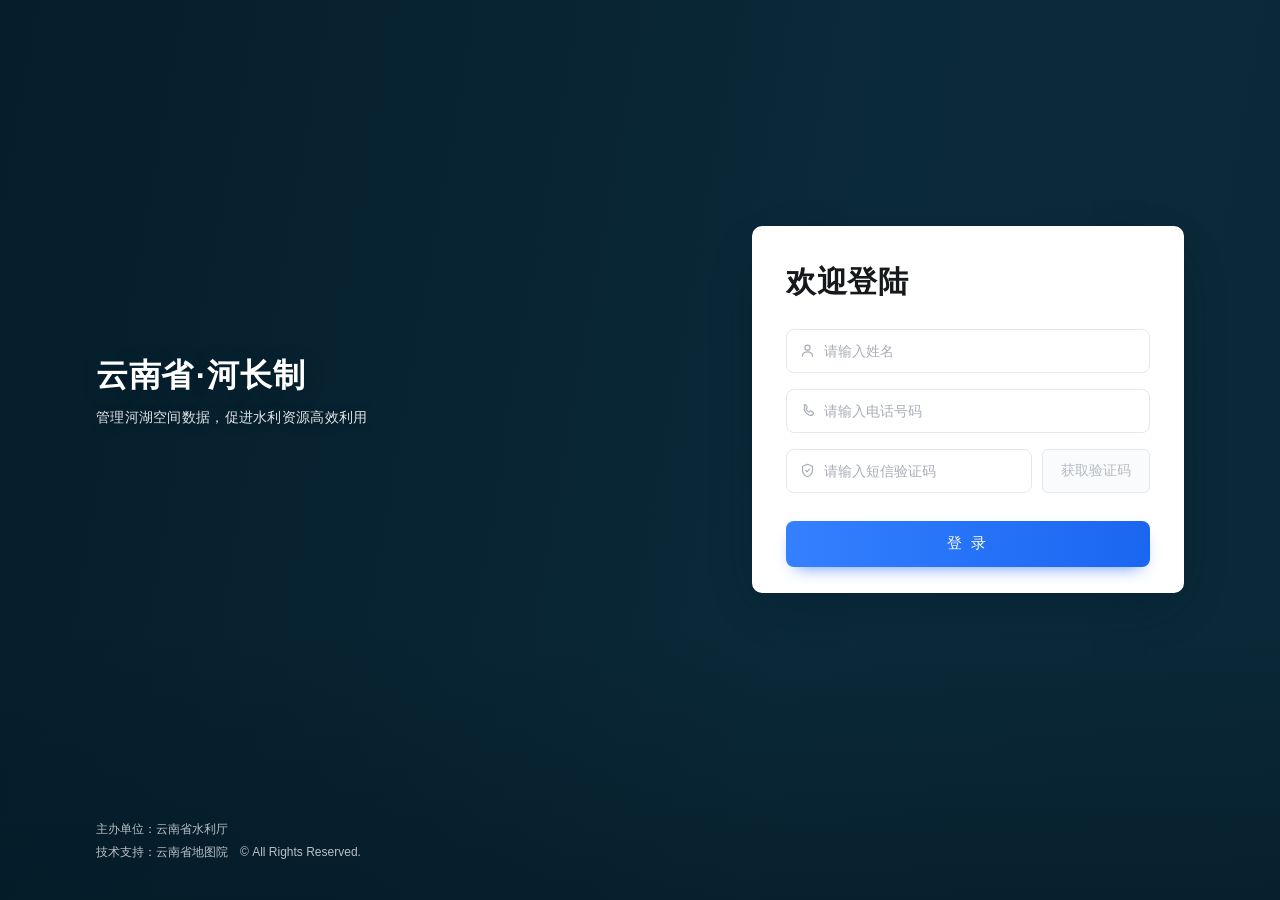
==== login.html @ cbec229a "ddd - 2026-11-6" ====
<!DOCTYPE html>
<html lang="zh-CN">

<head>
  <meta charset="UTF-8" />
  <meta name="viewport" content="width=device-width, initial-scale=1, viewport-fit=cover" />
  <meta name="theme-color" content="#0b2a3a" />
  <title>云南省·河长制 — 登录</title>
  <link rel="stylesheet" href="css/style.css" />
</head>

<body>
  <div class="page">
    <div class="page__bg" aria-hidden="true"></div>

    <div class="page__main">
      <section class="brand">
        <h1 class="brand__title">云南省<i>·</i>河长制</h1>
        <p class="brand__sub">管理河湖空间数据，促进水利资源高效利用</p>
      </section>

      <section class="panel">
        <div class="card">
          <h2 class="card__title">欢迎登陆</h2>

          <form class="form" id="login-form" novalidate>
            <div class="field-wrap" data-rule="username">
              <div class="field">
                <span class="field__icon" aria-hidden="true">
                  <svg viewBox="0 0 24 24" fill="none" stroke="currentColor" stroke-width="1.7" stroke-linecap="round">
                    <circle cx="12" cy="8" r="3.6" />
                    <path d="M4.8 20c0-3.6 3.2-6 7.2-6s7.2 2.4 7.2 6" />
                  </svg>
                </span>
                <input class="field__input" type="text" name="username" placeholder="请输入姓名" autocomplete="username"
                  aria-label="姓名" />
              </div>
              <p class="field__msg"></p>
            </div>

            <div class="field-wrap" data-rule="phone">
              <div class="field">
                <span class="field__icon" aria-hidden="true">
                  <svg viewBox="0 0 24 24" fill="none" stroke="currentColor" stroke-width="1.7" stroke-linecap="round">
                    <path
                      d="M7.2 4.2c.7-.7 1.8-.6 2.4.2l1.6 2.3c.5.7.4 1.6-.2 2.2l-.7.7c-.3.3-.4.7-.2 1.1.8 1.5 1.9 2.6 3.4 3.4.4.2.8.1 1.1-.2l.7-.7c.6-.6 1.5-.7 2.2-.2l2.3 1.6c.8.6.9 1.7.2 2.4l-1 1c-.8.8-2 1.1-3.1.8-4.1-1.2-7.3-4.4-8.5-8.5-.3-1.1 0-2.3.8-3.1z" />
                  </svg>
                </span>
                <input class="field__input" type="tel" name="phone" inputmode="numeric" maxlength="11"
                  placeholder="请输入电话号码" autocomplete="tel" aria-label="电话号码" />
              </div>
              <p class="field__msg"></p>
            </div>

            <div class="field-wrap" data-rule="smscode">
              <div class="field-row">
                <div class="field">
                  <span class="field__icon" aria-hidden="true">
                    <svg viewBox="0 0 24 24" fill="none" stroke="currentColor" stroke-width="1.7" stroke-linecap="round"
                      stroke-linejoin="round">
                      <path d="M12 3.2 5 6v5.6c0 4.3 2.9 7.5 7 9.2 4.1-1.7 7-4.9 7-9.2V6z" />
                      <path d="m9.2 11.8 2 2 3.6-3.8" />
                    </svg>
                  </span>
                  <input class="field__input" type="text" name="smscode" inputmode="numeric" maxlength="6"
                    placeholder="请输入短信验证码" autocomplete="one-time-code" aria-label="短信验证码" />
                </div>
                <button type="button" class="code-btn" data-send-code disabled>获取验证码</button>
              </div>
              <p class="field__msg"></p>
            </div>

            <button type="submit" class="submit">
              <span class="submit__text">登 录</span>
              <span class="submit__spinner" aria-hidden="true"></span>
            </button>
          </form>
        </div>

        <!-- 登录成功后的管护水系视图 -->
        <div class="card card--result" id="result-card" hidden>
          <div class="result__head">
            <div class="result__titles">
              <h2 class="card__title">我的管护水系</h2>
              <p class="result__meta" id="result-meta"></p>
            </div>
            <button type="button" class="result__exit" id="logout-btn">退出</button>
          </div>

          <div class="result__stats" id="result-stats"></div>

          <div class="result__body" id="result-body" aria-live="polite">
            <p class="result__hint">正在加载管护水系…</p>
          </div>
        </div>
      </section>
  </div>

  <footer class="page__foot">
    <p>主办单位：云南省水利厅</p>
    <p>技术支持：云南省地图院　© All Rights Reserved.</p>
  </footer>
  </div>

<div class="toast" role="status" aria-live="polite"></div>
<script src="assets/vendor/sm2.js"></script>
<script src="js/main.js"></script>
</body>

</html>
---- css/style.css ----
/* ==========================================================================
   云南省·河长制 — 登录页样式
   ========================================================================== */

:root {
  --brand: #1c6bf0;
  --brand-strong: #1259e0;
  --ink: #1d2129;
  --ink-soft: #4e5969;
  --muted: #86909c;
  --line: #e4e7ec;
  --danger: #e8453c;
  --card: #ffffff;
  --radius: 10px;
  --shadow-card: 0 18px 50px -18px rgba(3, 27, 45, 0.45);
  --font: -apple-system, BlinkMacSystemFont, "Segoe UI", "PingFang SC",
    "Hiragino Sans GB", "Microsoft YaHei", "Source Han Sans SC", "Noto Sans CJK SC",
    Arial, sans-serif;
}

*,
*::before,
*::after {
  box-sizing: border-box;
}

html,
body {
  height: 100%;
}

body {
  margin: 0;
  font-family: var(--font);
  color: var(--ink);
  background: #0b2a3a;
  -webkit-font-smoothing: antialiased;
  -webkit-tap-highlight-color: transparent;
}

/* ---------------------------------------------------------------- 页面骨架 */

.page {
  position: relative;
  display: flex;
  flex-direction: column;
  min-height: 100vh;
  min-height: 100dvh;
  /* 结果视图可能超出视口，纵向放开滚动，横向仍需裁掉 */
  overflow-x: hidden;
  overflow-y: auto;
  isolation: isolate;
}

.page__bg {
  position: absolute;
  inset: 0;
  z-index: -1;
  background-color: #0b2a3a;
  /* PNG 3.2MB → WebP 238KB，老浏览器回退 PNG */
  background-image: url("../assets/login-back.png");
  background-image: image-set(
    url("../assets/login-back.webp") type("image/webp"),
    url("../assets/login-back.png") type("image/png")
  );
  background-size: cover;
  background-position: center 45%;
  background-repeat: no-repeat;
}

/* 左侧压暗，保证文案可读；右下角留亮，衬托白色卡片 */
.page__bg::after {
  content: "";
  position: absolute;
  inset: 0;
  background:
    linear-gradient(100deg, rgba(3, 24, 36, 0.68) 0%, rgba(3, 24, 36, 0.4) 34%, rgba(3, 24, 36, 0.06) 62%, rgba(3, 24, 36, 0.12) 100%),
    linear-gradient(to top, rgba(3, 22, 33, 0.45) 0%, rgba(3, 22, 33, 0) 30%);
}

.page__main {
  flex: 1 1 auto;
  display: flex;
  align-items: center;
  gap: clamp(24px, 4vw, 72px);
  width: 100%;
  max-width: 1680px;
  margin: 0 auto;
  padding: clamp(24px, 4vh, 56px) clamp(20px, 7.5vw, 150px);
}

/* ------------------------------------------------------------------ 左侧文案 */

.brand {
  flex: 1 1 auto;
  min-width: 0;
  padding-bottom: clamp(0px, 4vh, 48px);
  color: #fff;
  animation: fade-up 0.6s ease both;
}

.brand__title {
  margin: 0 0 14px;
  font-size: clamp(28px, 2.5vw, 40px);
  font-weight: 800;
  letter-spacing: 0.02em;
  line-height: 1.2;
  text-shadow: 0 2px 18px rgba(0, 24, 38, 0.35);
}

.brand__title i {
  font-style: normal;
  margin: 0 0.06em;
}

.brand__sub {
  margin: 0;
  font-size: clamp(14px, 1.1vw, 17px);
  font-weight: 400;
  letter-spacing: 0.02em;
  color: rgba(255, 255, 255, 0.88);
  text-shadow: 0 1px 12px rgba(0, 24, 38, 0.3);
}

/* -------------------------------------------------------------------- 卡片 */

.panel {
  flex: 0 0 auto;
  width: 432px;
  max-width: 100%;
  margin-left: auto;
}

.card {
  background: var(--card);
  border-radius: var(--radius);
  box-shadow: var(--shadow-card);
  padding: 36px 34px 26px;
  animation: fade-up 0.6s 0.08s ease both;
}

.card__title {
  margin: 0 0 26px;
  font-size: 30px;
  font-weight: 800;
  letter-spacing: 0.02em;
  color: #16181c;
}

/* -------------------------------------------------------------------- 表单 */

.form {
  display: block;
}

.field-wrap + .field-wrap {
  margin-top: 16px;
}

.field-row {
  display: flex;
  gap: 10px;
  align-items: stretch;
}

.field-row .field {
  flex: 1 1 auto;
  min-width: 0;
}

.field {
  display: flex;
  align-items: center;
  gap: 8px;
  height: 44px;
  padding: 0 12px;
  background: #fff;
  border: 1px solid var(--line);
  border-radius: 8px;
  transition: border-color 0.18s ease, box-shadow 0.18s ease;
}

.field:hover {
  border-color: #c9cdd4;
}

.field:focus-within {
  border-color: var(--brand);
  box-shadow: 0 0 0 3px rgba(28, 107, 240, 0.12);
}

.field__icon {
  display: flex;
  flex: 0 0 auto;
  color: #a8adb8;
}

.field:focus-within .field__icon {
  color: var(--brand);
}

.field__icon svg {
  width: 17px;
  height: 17px;
}

.field__input {
  flex: 1 1 auto;
  min-width: 0;
  height: 100%;
  padding: 0;
  border: 0;
  background: transparent;
  font-family: inherit;
  font-size: 14px;
  color: var(--ink);
  outline: none;
}

.field__input::placeholder {
  color: #a8adb8;
}

.field__input:-webkit-autofill,
.field__input:-webkit-autofill:hover,
.field__input:-webkit-autofill:focus {
  -webkit-text-fill-color: var(--ink);
  -webkit-box-shadow: 0 0 0 100px #fff inset;
  transition: background-color 9999s ease-in-out 0s;
}

/* 校验态 */
.field-wrap.is-error .field {
  border-color: var(--danger);
}

.field-wrap.is-error .field:focus-within {
  box-shadow: 0 0 0 3px rgba(232, 69, 60, 0.12);
}

.field-wrap.is-error .field__icon {
  color: var(--danger);
}

.field__msg {
  display: none;
  margin: 6px 0 0 2px;
  font-size: 12px;
  line-height: 1.4;
  color: var(--danger);
}

.field-wrap.is-error .field__msg {
  display: block;
  animation: fade-in 0.2s ease both;
}

/* 短信验证码按钮 */
.code-btn {
  flex: 0 0 auto;
  width: 108px;
  padding: 0 6px;
  border: 1px solid var(--line);
  border-radius: 6px;
  background: #fff;
  font-family: inherit;
  font-size: 14px;
  color: var(--ink-soft);
  cursor: pointer;
  transition: color 0.18s ease, border-color 0.18s ease, background-color 0.18s ease;
}

.code-btn:not(:disabled):hover {
  border-color: var(--brand);
  color: var(--brand);
}

.code-btn:disabled {
  color: #b6bac2;
  background: #fafbfc;
  cursor: not-allowed;
}

/* 倒计时中 / 请求中：不可点但保持可读，别和"未填手机号"的灰态混淆 */
.code-btn:disabled[data-counting="1"],
.code-btn:disabled[data-sending="1"] {
  color: var(--ink-soft);
  background: #f5f6f8;
}

/* ------------------------------------------------------------------ 主按钮 */

.submit {
  position: relative;
  display: flex;
  align-items: center;
  justify-content: center;
  width: 100%;
  height: 46px;
  margin-top: 28px;
  border: 0;
  border-radius: 8px;
  background: linear-gradient(90deg, #3480ff 0%, #1a66f0 100%);
  box-shadow: 0 8px 18px -10px rgba(26, 102, 240, 0.9);
  font-family: inherit;
  font-size: 15px;
  font-weight: 500;
  letter-spacing: 0.18em;
  color: #fff;
  cursor: pointer;
  transition: filter 0.18s ease, transform 0.12s ease, box-shadow 0.18s ease;
}

.submit:hover {
  filter: brightness(1.05);
  box-shadow: 0 10px 22px -10px rgba(26, 102, 240, 0.95);
}

.submit:active {
  transform: translateY(1px);
  filter: brightness(0.97);
}

.submit:focus-visible {
  outline: 3px solid rgba(28, 107, 240, 0.35);
  outline-offset: 2px;
}

.submit__spinner {
  position: absolute;
  width: 18px;
  height: 18px;
  border: 2px solid rgba(255, 255, 255, 0.45);
  border-top-color: #fff;
  border-radius: 50%;
  opacity: 0;
  animation: spin 0.7s linear infinite;
}

.submit.is-loading {
  pointer-events: none;
  filter: saturate(0.85) brightness(0.98);
}

.submit.is-loading .submit__text {
  opacity: 0;
}

.submit.is-loading .submit__spinner {
  opacity: 1;
}

/* ------------------------------------------------------------------ 卡片底部 */

.card__foot {
  display: flex;
  align-items: center;
  justify-content: space-between;
  gap: 12px;
  margin-top: 28px;
  font-size: 14px;
}

.links {
  display: flex;
  align-items: center;
  gap: 12px;
}

.links a {
  color: var(--brand);
  text-decoration: none;
  transition: color 0.18s ease;
}

.links a:hover {
  color: var(--brand-strong);
  text-decoration: underline;
  text-underline-offset: 3px;
}

.back {
  display: inline-flex;
  align-items: center;
  gap: 5px;
  color: var(--ink);
  text-decoration: none;
  transition: color 0.18s ease;
}

.back:hover {
  color: var(--brand);
}

.back svg {
  width: 17px;
  height: 17px;
}

/* --------------------------------------------------------- 管护水系视图 */

.card--result {
  padding: 30px 28px 22px;
}

.result__head {
  display: flex;
  align-items: flex-start;
  justify-content: space-between;
  gap: 12px;
}

.result__titles {
  min-width: 0;
}

.card--result .card__title {
  margin-bottom: 6px;
  font-size: 22px;
}

.result__meta {
  margin: 0;
  font-size: 13px;
  color: var(--muted);
  white-space: nowrap;
  overflow: hidden;
  text-overflow: ellipsis;
}

.result__exit {
  flex: 0 0 auto;
  padding: 5px 12px;
  border: 1px solid var(--line);
  border-radius: 6px;
  background: #fff;
  font-family: inherit;
  font-size: 13px;
  color: var(--ink-soft);
  cursor: pointer;
  transition: color 0.18s ease, border-color 0.18s ease;
}

.result__exit:hover {
  color: var(--brand);
  border-color: var(--brand);
}

.result__stats {
  display: flex;
  flex-wrap: wrap;
  gap: 6px;
  margin: 14px 0 4px;
}

.stat {
  padding: 4px 9px;
  border-radius: 999px;
  background: #f2f5fb;
  font-size: 12px;
  color: var(--ink-soft);
  white-space: nowrap;
}

.stat b {
  margin-left: 2px;
  font-weight: 600;
  color: var(--brand);
}

.stat.is-zero {
  background: #f7f8fa;
  color: #b0b4bc;
}

.stat.is-zero b {
  color: #b0b4bc;
}

.result__note {
  margin: 8px 0 0;
  font-size: 12px;
  color: #d48806;
}

.result__body {
  max-height: 52vh;
  margin: 8px -6px 0;
  padding: 0 6px;
  overflow-y: auto;
  overscroll-behavior: contain;
}

.result__body::-webkit-scrollbar {
  width: 5px;
}

.result__body.is-scrollable {
  box-shadow: inset 0 -14px 12px -12px rgba(20, 30, 50, 0.16);
}

.result__body::-webkit-scrollbar-thumb {
  border-radius: 3px;
  background: #d8dce3;
}

.result__hint {
  margin: 18px 0;
  font-size: 13px;
  line-height: 1.7;
  color: var(--muted);
  text-align: center;
}

.wi-group + .wi-group {
  margin-top: 16px;
}

.wi-group__title {
  display: flex;
  align-items: center;
  gap: 8px;
  margin: 0 0 6px;
  font-size: 13px;
  font-weight: 600;
  color: var(--ink);
}

.wi-group__title em {
  padding: 1px 7px;
  border-radius: 999px;
  background: rgba(28, 107, 240, 0.1);
  font-style: normal;
  font-size: 11px;
  font-weight: 500;
  color: var(--brand);
}

.wi-list {
  margin: 0;
  padding: 0;
  list-style: none;
  border-top: 1px solid #f0f2f5;
}

.wi-item {
  display: flex;
  align-items: baseline;
  justify-content: space-between;
  gap: 10px;
  padding: 7px 2px;
  border-bottom: 1px solid #f0f2f5;
  font-size: 13px;
  line-height: 1.5;
}

.wi-item__name {
  min-width: 0;
  color: var(--ink);
  overflow: hidden;
  text-overflow: ellipsis;
  white-space: nowrap;
}

.wi-item__basin {
  flex: 0 0 auto;
  font-size: 12px;
  color: var(--muted);
}

.wi-item--more {
  color: var(--muted);
  font-size: 12px;
}

/* ------------------------------------------------------------------ 页脚 */

.page__foot {
  flex: 0 0 auto;
  padding: 0 clamp(20px, 7.5vw, 150px) clamp(20px, 4vh, 44px);
  font-size: 12px;
  line-height: 1.9;
  color: rgba(255, 255, 255, 0.72);
}

.page__foot p {
  margin: 0;
}

/* ------------------------------------------------------------------ 轻提示 */

.toast {
  position: fixed;
  left: 50%;
  bottom: 48px;
  z-index: 99;
  max-width: min(360px, calc(100vw - 40px));
  padding: 10px 18px;
  border-radius: 8px;
  background: rgba(24, 28, 36, 0.9);
  box-shadow: 0 10px 30px -8px rgba(0, 0, 0, 0.4);
  font-size: 13px;
  line-height: 1.5;
  color: #fff;
  text-align: center;
  transform: translate(-50%, 12px);
  opacity: 0;
  pointer-events: none;
  transition: opacity 0.24s ease, transform 0.24s ease;
}

.toast.is-show {
  transform: translate(-50%, 0);
  opacity: 1;
}

/* ------------------------------------------------------------------ 动画 */

@keyframes fade-up {
  from {
    opacity: 0;
    transform: translateY(14px);
  }
  to {
    opacity: 1;
    transform: translateY(0);
  }
}

@keyframes fade-in {
  from {
    opacity: 0;
  }
  to {
    opacity: 1;
  }
}

@keyframes spin {
  to {
    transform: rotate(360deg);
  }
}

/* ==========================================================================
   响应式
   ========================================================================== */

/* 中等桌面 / 横向 Pad：收紧留白，避免左文案与卡片贴边 */
@media (max-width: 1200px) {
  .page__main {
    gap: 32px;
    padding: 32px 5vw;
  }

  .panel {
    width: 410px;
  }
}

/* Pad 竖屏及以下：上下结构，卡片居中 */
@media (max-width: 960px) {
  .page__bg {
    background-position: center 55%;
  }

  .page__main {
    flex-direction: column;
    justify-content: center;
    gap: 0;
    padding: 40px 24px 28px;
  }

  .brand {
    flex: 0 0 auto;
    order: -1;
    margin-bottom: 26px;
    padding-bottom: 0;
    text-align: center;
  }

  .brand__title {
    margin-bottom: 8px;
    font-size: 26px;
  }

  .brand__title i {
    margin: 0 0.04em;
  }

  .brand__sub {
    font-size: 13px;
  }

  .panel {
    width: min(440px, 100%);
    margin: 0 auto;
  }

  .page__foot {
    padding: 0 24px 20px;
    text-align: center;
    font-size: 11px;
    line-height: 1.7;
  }
}

/* 手机：卡片满宽、内边距收紧，键盘弹出时不裁切 */
@media (max-width: 600px) {
  .page {
    min-height: 100dvh;
  }

  .page__bg::after {
    background:
      linear-gradient(180deg, rgba(3, 24, 36, 0.55) 0%, rgba(3, 24, 36, 0.3) 40%, rgba(3, 24, 36, 0.62) 100%),
      linear-gradient(100deg, rgba(3, 24, 36, 0.45) 0%, rgba(3, 24, 36, 0.2) 100%);
  }

  .page__main {
    padding: 24px 22px 16px;
  }

  .brand {
    margin-bottom: 16px;
  }

  .brand__title {
    font-size: 26px;
    letter-spacing: 0.01em;
  }

  .brand__sub {
    font-size: 13px;
    letter-spacing: 0.01em;
  }

  .card {
    /* 大屏手机上限宽，避免卡片在 428 以上视口被拉宽 */
    width: 100%;
    max-width: 360px;
    margin: 0 auto;
    padding: 20px 18px 16px;
    border-radius: 14px;
  }

  .card__title {
    margin-bottom: 16px;
    font-size: 21px;
  }

  /* 16px 可避免 iOS Safari 聚焦时自动放大 */
  .field__input,
  .code-btn {
    font-size: 16px;
  }

  .field-wrap + .field-wrap {
    margin-top: 14px;
  }

  .field {
    height: 42px;
  }

  .code-btn {
    width: 96px;
  }

  .submit {
    height: 44px;
    margin-top: 18px;
    font-size: 16px;
  }

  .card__foot {
    margin-top: 18px;
    font-size: 13px;
  }

  .card--result {
    padding: 20px 18px 16px;
  }

  .card--result .card__title {
    font-size: 19px;
  }

  .result__body {
    max-height: 42vh;
  }

  .toast {
    bottom: 28px;
  }
}

/* 矮屏手机（横屏）或其他极小屏：隐藏装饰文案，优先保证表单可用 */
@media (max-height: 620px) and (max-width: 960px) {
  .brand {
    display: none;
  }

  .page__main {
    padding-top: 16px;
    padding-bottom: 12px;
  }

  .page__foot {
    display: none;
  }
}

@media (prefers-reduced-motion: reduce) {
  *,
  *::before,
  *::after {
    animation-duration: 0.001ms !important;
    animation-iteration-count: 1 !important;
    transition-duration: 0.001ms !important;
  }
}
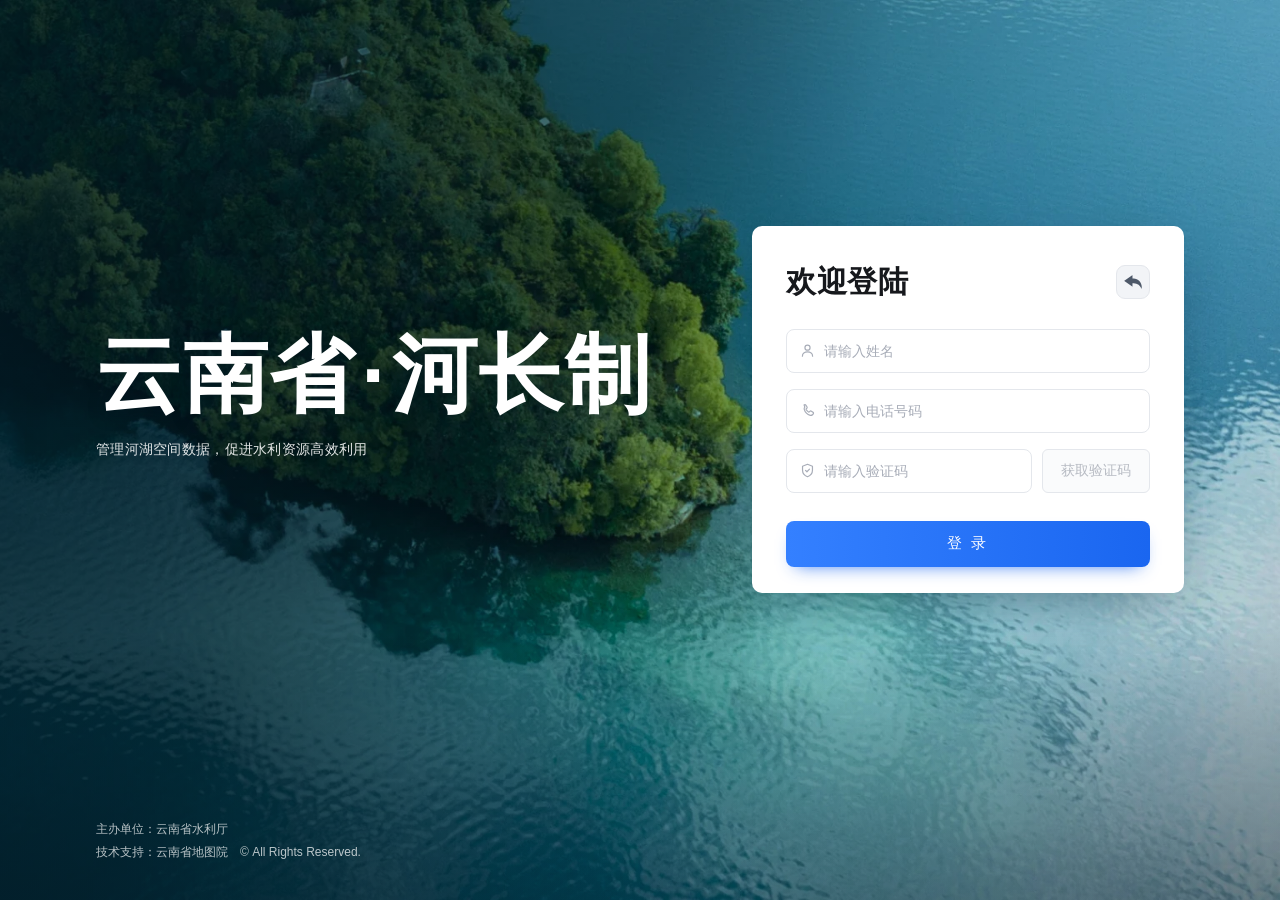
==== commit a215fe8f: "2026-11-06 16:08" ====
--- a/login.html
+++ b/login.html
@@ -21,7 +21,15 @@
 
       <section class="panel">
         <div class="card">
-          <h2 class="card__title">欢迎登陆</h2>
+          <div class="card__head">
+            <h2 class="card__title">欢迎登陆</h2>
+            <a class="card__back" href="./index.html" title="返回首页" aria-label="返回首页">
+              <svg class="icon" viewBox="0 0 1024 1024" aria-hidden="true" xmlns="http://www.w3.org/2000/svg">
+                <path
+                  d="M947.4 864C893.2 697.7 736.2 578.9 551 575.5c-23.1-0.4-44.9 0.1-65.6 1.5v164.3c0.1 0.5 0.2 1 0.2 1.5 0 4-3.3 7.3-7.3 7.3-2.7 0-5-1.4-6.2-3.5v0.7L68.8 465.4h2.1c-4 0-7.3-3.3-7.3-7.3 0-2.9 1.7-5.4 4.1-6.6L472 169v0.7c1.3-2.1 3.6-3.5 6.2-3.5 4 0 7.3 3.3 7.3 7.3 0 0.5-0.1 1-0.2 1.5v159.4c18.5-0.9 37.9-1.2 58.3-0.8 230.1 3.9 416.7 196.9 416.7 427.1 0.1 35.5-4.5 70.2-12.9 103.3z" />
+              </svg>
+            </a>
+          </div>
 
           <form class="form" id="login-form" novalidate>
             <div class="field-wrap" data-rule="username">
@@ -63,7 +71,7 @@
                     </svg>
                   </span>
                   <input class="field__input" type="text" name="smscode" inputmode="numeric" maxlength="6"
-                    placeholder="请输入短信验证码" autocomplete="one-time-code" aria-label="短信验证码" />
+                    placeholder="请输入验证码" autocomplete="one-time-code" aria-label="短信验证码" />
                 </div>
                 <button type="button" class="code-btn" data-send-code disabled>获取验证码</button>
               </div>
--- a/css/style.css
+++ b/css/style.css
@@ -101,7 +101,7 @@
 
 .brand__title {
   margin: 0 0 14px;
-  font-size: clamp(28px, 2.5vw, 40px);
+  font-size: clamp(70px, 20vw, 85px);
   font-weight: 800;
   letter-spacing: 0.02em;
   line-height: 1.2;
@@ -145,6 +145,56 @@
   font-weight: 800;
   letter-spacing: 0.02em;
   color: #16181c;
+}
+
+/* 标题行：左边标题、右边返回首页 */
+.card__head {
+  display: flex;
+  align-items: center;
+  justify-content: space-between;
+  gap: 12px;
+  margin: 0 0 26px;
+}
+
+.card__head .card__title {
+  margin-bottom: 0;
+}
+
+.card__back {
+  flex: 0 0 auto;
+  display: inline-flex;
+  align-items: center;
+  justify-content: center;
+  width: 34px;
+  height: 34px;
+  border: 1px solid var(--line);
+  border-radius: 9px;
+  background: #f2f4f7;
+  color: #4e5969;
+  text-decoration: none;
+  transition: color 0.18s ease, background-color 0.18s ease,
+    border-color 0.18s ease, transform 0.12s ease;
+}
+
+.card__back svg {
+  width: 20px;
+  height: 20px;
+  fill: currentColor;
+}
+
+.card__back:hover {
+  color: var(--brand);
+  background: #eef4ff;
+  border-color: #c9dcfa;
+}
+
+.card__back:active {
+  transform: translateY(1px);
+}
+
+.card__back:focus-visible {
+  outline: 3px solid rgba(28, 107, 240, 0.3);
+  outline-offset: 2px;
 }
 
 /* -------------------------------------------------------------------- 表单 */
@@ -705,7 +755,7 @@
   }
 }
 
-/* 手机：卡片满宽、内边距收紧，键盘弹出时不裁切 */
+/* 手机：内容上移贴住安全区、卡片占满可用宽度、字号整体抬一档 */
 @media (max-width: 600px) {
   .page {
     min-height: 100dvh;
@@ -717,36 +767,64 @@
       linear-gradient(100deg, rgba(3, 24, 36, 0.45) 0%, rgba(3, 24, 36, 0.2) 100%);
   }
 
+  /* 整块（标题+卡片）在页脚以上垂直居中；用 auto 边距而不是 justify-content，
+     键盘弹起内容超高时 auto 会塌成 0，不会被顶出视口 */
   .page__main {
-    padding: 24px 22px 16px;
+    justify-content: flex-start;
+    padding: calc(env(safe-area-inset-top) + 24px) 16px 16px;
   }
 
   .brand {
-    margin-bottom: 16px;
+    margin-top: auto;
+    margin-bottom: 36px;
   }
 
   .brand__title {
-    font-size: 26px;
+    margin-bottom: 10px;
+    /* 桌面 70-85px，手机上按 12.3vw 缩到 48px 封顶，320 屏也不撑破 */
+    font-size: clamp(34px, 12.3vw, 48px);
     letter-spacing: 0.01em;
   }
 
   .brand__sub {
-    font-size: 13px;
+    font-size: 13.5px;
     letter-spacing: 0.01em;
   }
 
+  /* 卡片收窄两成并水平居中，比标题略窄一点，形成"标题架在卡片上"的关系 */
+  .panel {
+    width: 80%;
+    /* 320 屏上 80% 只剩 230，验证码行放不下，给个下限兜住 */
+    min-width: min(272px, 100%);
+    max-width: 352px;
+    /* 上下 auto 与 .brand 的 margin-top:auto 配合，把整块顶到中间 */
+    margin: 0 auto auto;
+  }
+
   .card {
-    /* 大屏手机上限宽，避免卡片在 428 以上视口被拉宽 */
     width: 100%;
-    max-width: 360px;
-    margin: 0 auto;
-    padding: 20px 18px 16px;
+    padding: 22px 16px 18px;
     border-radius: 14px;
   }
 
   .card__title {
-    margin-bottom: 16px;
-    font-size: 21px;
+    margin-bottom: 18px;
+    font-size: 22px;
+  }
+
+  .card__head {
+    margin-bottom: 18px;
+  }
+
+  .card__back {
+    width: 36px;
+    height: 36px;
+    border-radius: 10px;
+  }
+
+  .card__back svg {
+    width: 19px;
+    height: 19px;
   }
 
   /* 16px 可避免 iOS Safari 聚焦时自动放大 */
@@ -760,16 +838,33 @@
   }
 
   .field {
-    height: 42px;
+    height: 46px;
+    padding: 0 12px;
+  }
+
+  .field__icon svg {
+    width: 18px;
+    height: 18px;
+  }
+
+  /* 验证码行：按钮让出一点宽度，占位文字不至于顶到边框 */
+  .field-row {
+    gap: 8px;
   }
 
   .code-btn {
     width: 96px;
   }
 
+  .field__input::placeholder {
+    overflow: hidden;
+    text-overflow: ellipsis;
+    white-space: nowrap;
+  }
+
   .submit {
-    height: 44px;
-    margin-top: 18px;
+    height: 48px;
+    margin-top: 22px;
     font-size: 16px;
   }
 
@@ -779,7 +874,7 @@
   }
 
   .card--result {
-    padding: 20px 18px 16px;
+    padding: 22px 18px 18px;
   }
 
   .card--result .card__title {
@@ -790,13 +885,27 @@
     max-height: 42vh;
   }
 
+  .page__foot {
+    padding: 0 16px calc(16px + env(safe-area-inset-bottom));
+  }
+
   .toast {
     bottom: 28px;
   }
 }
 
-/* 矮屏手机（横屏）或其他极小屏：隐藏装饰文案，优先保证表单可用 */
-@media (max-height: 620px) and (max-width: 960px) {
+/* 小屏手机（320-400）：把验证码按钮再收窄，输入框留出完整占位文字 */
+@media (max-width: 400px) {
+  .code-btn {
+    width: 84px;
+    padding: 0 4px;
+    font-size: 14px;
+  }
+}
+
+/* 矮屏横屏：隐藏装饰文案，优先保证表单可用
+   加 orientation 限定，否则 320×568 这类竖屏小机也会被当成横屏把标题藏掉 */
+@media (max-height: 620px) and (max-width: 960px) and (orientation: landscape) {
   .brand {
     display: none;
   }
